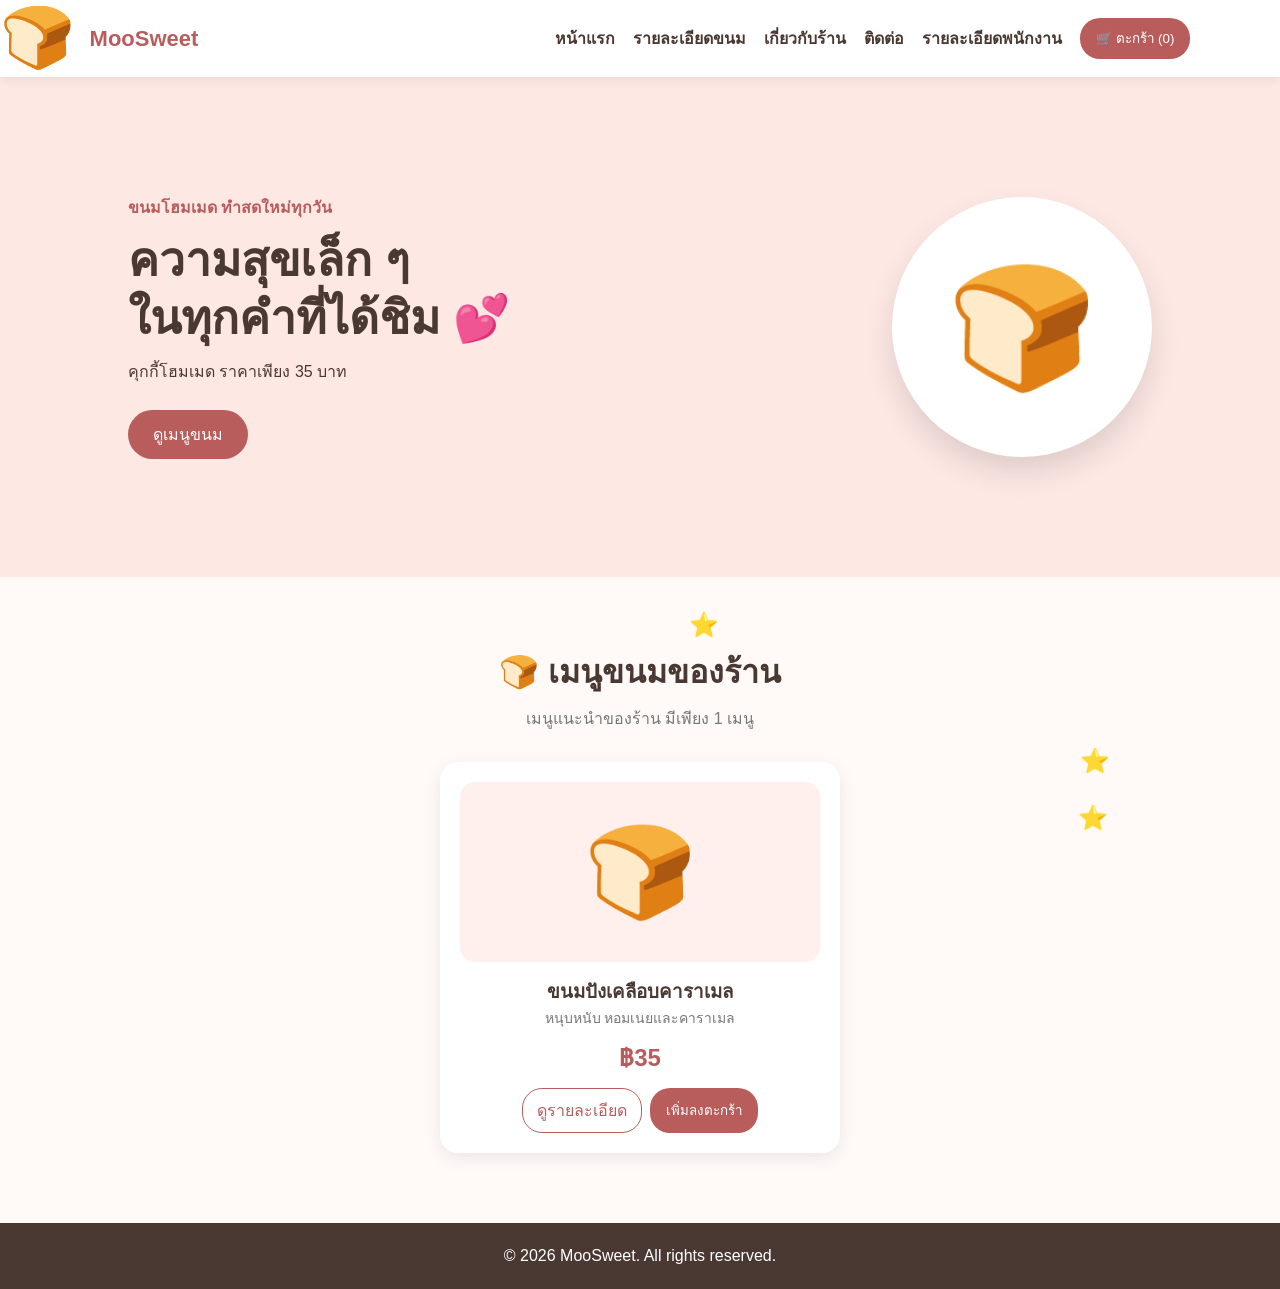
==== index.html @ 2331154e "first" ====
<!DOCTYPE html>
<html lang="th">
<head>
<meta charset="UTF-8">
<meta name="viewport" content="width=device-width, initial-scale=1.0">
<title>MooSweet</title>
<link rel="stylesheet" href="style.css">
</head>
<body>
<body>

<header>
    <nav class="navbar">
    <h1>MooSweet</h1>
    <div class="menu">
    <a href="index.html">หน้าแรก</a>
    <a href="detail.html">รายละเอียดขนม</a>
    <a href="about.html">เกี่ยวกับร้าน</a>
    <a href="contact.html">ติดต่อ</a>
    <a href="employees.html">รายละเอียดพนักงาน</a>
    <button onclick="showCart()">🛒 ตะกร้า (<span id="cartCount">0</span>)</button>
    </div>
    </nav>
</header>

<section class="hero">
<div>
<p class="tag">ขนมโฮมเมด ทำสดใหม่ทุกวัน</p>
<h2>ความสุขเล็ก ๆ<br>ในทุกคำที่ได้ชิม 💕</h2>
<p>คุกกี้โฮมเมด ราคาเพียง 35 บาท</p>
<a class="main-btn" href="#products">ดูเมนูขนม</a>
</div>
<div class="hero-cake">🍞</div>
</section>

<section id="products" class="section">
<h2>🍞 เมนูขนมของร้าน</h2>
<p class="section-text">เมนูแนะนำของร้าน มีเพียง 1 เมนู</p>
<div class="product-grid">
<div class="product-card">
<div class="product-img">🍞</div>
<h3>ขนมปังเคลือบคาราเมล</h3>
<p>หนุบหนับ หอมเนยและคาราเมล</p>
<strong>฿35</strong>
<div class="card-buttons">
<a class="detail-btn" href="detail.html">ดูรายละเอียด</a>
<button onclick="addToCart('ขนมปังเคลือบคาราเมล',35)">เพิ่มลงตะกร้า</button>
</div>
</div>
</div>
</section>
   <footer><p>© 2026  MooSweet. All rights reserved.</p></footer>
</section>
<div id="cartBox" class="cart-box">
<button class="close" onclick="closeCart()">✕</button>
<h2>🛒 ตะกร้าของฉัน</h2>
<div id="cartItems">ยังไม่มีสินค้า</div>
<h3>รวม: ฿<span id="cartTotal">0</span></h3>
<button onclick="checkout()">ยืนยันการสั่งซื้อ</button>
</div>
<script src="script.js"></script>
</body>
</html>
<div class="stars-container"></div>
<div class="bread-icon">🍞</div>
---- style.css ----
* {
  box-sizing: border-box;
  margin: 0;
  padding: 0;
  scroll-behavior: smooth
}

body {
  font-family: Arial, Tahoma, sans-serif;
  background: #fffaf7;
  color: #4a3832;
  line-height: 1.6;
  position: relative;
  z-index: 1
}


.navbar {
  background: #fff;
  display: flex;
  justify-content: space-between;
  align-items: center;
  padding: 18px 7%;
  box-shadow: 0 2px 10px #00000014;
  position: sticky;
  top: 0;
  z-index: 100
}

.navbar h1 {
  color: #b85c5c;
  font-size: 22px
}

.menu {
  display: flex;
  align-items: center;
  gap: 18px
}

.menu a {
  color: #4a3832;
  text-decoration: none;
  font-weight: bold
}

.menu a:hover {
  color: #b85c5c
}

.menu button,
.product-card button,
.contact button,
.cart-box>button:last-child,
.detail-buttons button {
  border: 0;
  background: #b85c5c;
  color: #fff;
  padding: 10px 16px;
  border-radius: 20px;
  cursor: pointer
}


.hero {
  min-height: 500px;
  display: flex;
  justify-content: space-between;
  align-items: center;
  padding: 70px 10%;
  background: #fde8e4;
  position: relative;
  z-index: 90
}

.hero h2 {
  font-size: 46px;
  line-height: 1.25;
  margin: 12px 0
}

.tag {
  color: #b85c5c;
  font-weight: bold
}

.hero-cake,
.detail-image {
  width: 260px;
  height: 260px;
  border-radius: 50%;
  background: #fff;
  display: flex;
  justify-content: center;
  align-items: center;
  font-size: 120px;
  box-shadow: 0 15px 30px #0000001f
}

.main-btn {
  display: inline-block;
  margin-top: 25px;
  padding: 12px 25px;
  background: #b85c5c;
  color: #fff;
  text-decoration: none;
  border-radius: 25px
}


.section {
  padding: 70px 8%;
  text-align: center;
  position: relative;
  z-index: 80
}

.section h2 {
  font-size: 32px;
  margin-bottom: 8px
}

.section-text {
  margin-bottom: 30px;
  color: #777
}


.product-grid {
  display: grid;
  grid-template-columns: 1fr;
  max-width: 400px;
  margin: auto
}

.product-card {
  background: #fff;
  padding: 20px;
  border-radius: 18px;
  box-shadow: 0 5px 18px #00000014
}

.product-img {
  height: 180px;
  border-radius: 15px;
  background: #fff0ed;
  display: flex;
  justify-content: center;
  align-items: center;
  font-size: 90px;
  margin-bottom: 15px
}

.product-card p {
  color: #777;
  font-size: 14px
}

.product-card strong {
  display: block;
  color: #b85c5c;
  font-size: 24px;
  margin: 10px
}

.card-buttons {
  display: flex;
  justify-content: center;
  gap: 8px;
  flex-wrap: wrap
}

.detail-btn {
  color: #b85c5c;
  border: 1px solid #b85c5c;
  padding: 9px 14px;
  border-radius: 20px;
  text-decoration: none
}


.about {
  background: #fff0ed
}

.about p {
  max-width: 700px;
  margin: auto
}


.contact form {
  max-width: 500px;
  margin: 20px auto 0;
  display: flex;
  flex-direction: column;
  gap: 12px
}

.contact input,
.contact textarea {
  padding: 13px;
  border: 1px solid #ddd;
  border-radius: 10px;
  font-size: 15px
}

.contact textarea {
  height: 120px;
  resize: vertical
}

.contact button {
  border-radius: 10px;
  font-size: 16px
}


.detail-page {
  min-height: 650px;
  display: flex;
  justify-content: center;
  align-items: center;
  gap: 80px;
  padding: 80px 10%;
  position: relative;
  z-index: 85
}

.detail-image {
  width: 360px;
  height: 360px;
  font-size: 160px;
  flex-shrink: 0
}

.detail-info {
  max-width: 550px
}

.detail-info h2 {
  font-size: 42px;
  margin: 10px 0
}

.price {
  color: #b85c5c;
  font-size: 32px;
  font-weight: bold;
  margin-bottom: 20px
}

.detail-info h3 {
  margin-top: 25px
}

.detail-info ul {
  margin: 10px 0 20px 25px
}

.detail-buttons {
  display: flex;
  align-items: center;
  gap: 15px;
  flex-wrap: wrap
}

.detail-buttons a {
  color: #b85c5c;
  text-decoration: none
}


footer {
  background: #4a3832;
  color: #fff;
  text-align: center;
  padding: 20px;
  position: relative;
  z-index: 70
}


.cart-box {
  display: none;
  position: fixed;
  right: 20px;
  top: 90px;
  width: 340px;
  max-width: calc(100% - 40px);
  background: #fff;
  padding: 25px;
  border-radius: 18px;
  box-shadow: 0 10px 35px #0003;
  z-index: 200
}

.cart-box .close {
  float: right;
  border: 0;
  background: none;
  font-size: 20px;
  cursor: pointer
}

.cart-item {
  padding: 10px 0;
  border-bottom: 1px solid #eee
}


@media(max-width:800px) {
  .navbar {
    flex-direction: column;
    gap: 12px
  }

  .menu {
    flex-wrap: wrap;
    justify-content: center
  }

  .hero,
  .detail-page {
    flex-direction: column;
    text-align: center;
    gap: 40px
  }

  .hero h2,
  .detail-info h2 {
    font-size: 34px
  }

  .detail-image {
    width: 260px;
    height: 260px;
    font-size: 110px
  }
}


.card-buttons button:hover,
.detail-buttons button:hover {
  transform: scale(1.1);
  transition: transform 0.2s ease;
}


@keyframes breadSwing {
  0% {
    transform: rotate(0deg);
  }

  25% {
    transform: rotate(5deg);
  }

  50% {
    transform: rotate(0deg);
  }

  75% {
    transform: rotate(-5deg);
  }

  100% {
    transform: rotate(0deg);
  }
}

.bread-icon {
  position: absolute;
  top: -10px;
  left: 0px;
  font-size: 60px;
  animation: breadSwing 2s infinite ease-in-out;
  transform-origin: center bottom;
  will-change: transform;
  z-index: 110;
}


.stars-container {
  position: fixed;
  top: 0;
  left: 0;
  width: 100%;
  height: 100%;
  pointer-events: none;
  z-index: 0;
}

.star {
  position: absolute;
  font-size: 24px;
  animation: twinkle 1s infinite;
  z-index: 0;
}

@keyframes twinkle {

  0%,
  100% {
    opacity: 0.1;
    transform: scale(0.8);
  }

  50% {
    opacity: 1;
    transform: scale(1.1);
  }
}

.profile,
.section {
    animation: fadeIn 2s ease-in-out;
}

@keyframes fadeIn {
    from {
        opacity: 0;
        transform: translateY(15px);
    }

    to {
        opacity: 1;
        transform: translateY(0);
    }
}

/*EMPLOYEES PAGE*/

.employees-section {
    min-height: 100vh;

    padding: 60px 30px;

    text-align: center;

    background: #fffaf7;
}

.employees-section h2 {
    font-size: 36px;

    margin-bottom: 10px;
}

.employees-intro {
    margin-bottom: 50px;

    color: #666;

    font-size: 17px;
}


/*GRID*/

.employees-grid {

    max-width: 1100px;

    margin: auto;

    display: grid;

    grid-template-columns:
        repeat(3, 1fr);

    gap: 60px 30px;
}


/* =================================
   CARD
================================= */

.employee-card {

    text-align: center;

    transition:
        transform 0.3s ease;
}


/*รูปวงกลม*/

.employee-card > img {

    width: 190px;

    height: 190px;

    object-fit: cover;

    border-radius: 50%;

    border: 6px solid white;

    box-shadow:
        0 5px 18px
        rgba(0, 0, 0, 0.18);

    transition:
        transform 0.35s ease,
        box-shadow 0.35s ease;
}


/* Hover รูป */

.employee-card:hover > img {

    transform:
        scale(1.08);

    box-shadow:
        0 10px 25px
        rgba(0, 0, 0, 0.25);
}


/*กล่องข้อมูล*/

.employee-info {

    max-width: 330px;

    margin: 20px auto 0;

    padding: 20px;

    background: white;

    border-radius: 15px;

    box-shadow:
        0 4px 15px
        rgba(0, 0, 0, 0.08);

    transition:
        transform 0.3s ease;
}


/* Hover กล่อง */

.employee-card:hover
.employee-info {

    transform:
        translateY(-5px);
}


/*ICON*/

.employee-icon {
    width: 60px;
    height: 60px;

    margin: 0 auto 10px;

    border-radius: 50%;

    overflow: hidden;

    border: 3px solid #d49a50;

    background: white;
}

.employee-icon img {
    width: 100%;
    height: 100%;

    object-fit: cover;
}


/*ชื่อ*/

.employee-info h3 {

    margin: 5px 0 10px;

    font-size: 21px;

    color: #333;
}


/*เส้น */

.employee-line {

    width: 70px;

    height: 3px;

    margin: 0 auto 15px;

    background: #d49a50;

    border-radius: 10px;
}


/*ข้อมูล */

.employee-info p {

    margin: 7px 0;

    line-height: 1.7;

    font-size: 15px;

    color: #555;
}


/*จัด P4 + P5 */

.employee-card:nth-child(4) {

    grid-column: 1;
}

.employee-card:nth-child(5) {

    grid-column: 2;
}


/* TABLET */

@media (max-width: 900px) {

    .employees-grid {

        grid-template-columns:
            repeat(2, 1fr);

        gap: 45px 20px;
    }


    .employee-card:nth-child(4),
    .employee-card:nth-child(5) {

        grid-column: auto;
    }

}


/*MOBILE */

@media (max-width: 600px) {

    .employees-section {

        padding: 40px 15px;
    }


    .employees-section h2 {

        font-size: 29px;
    }


    .employees-grid {

        grid-template-columns: 1fr;

        gap: 40px;
    }


    .employee-card:nth-child(4),
    .employee-card:nth-child(5) {

        grid-column: auto;
    }


    .employee-card > img {

        width: 170px;

        height: 170px;
    }


    .employee-info {

        max-width: 320px;
    }

}
/* เมาส์ ไอคอน*/
.mouse-tilt {
    transition: transform 0.15s ease-out;
    transform-style: preserve-3d;
}
/* เมาส์ เพจ*/
#page {
    transition: transform 0.15s ease-out;
    transform-style: preserve-3d;
    transform-origin: center center;
}
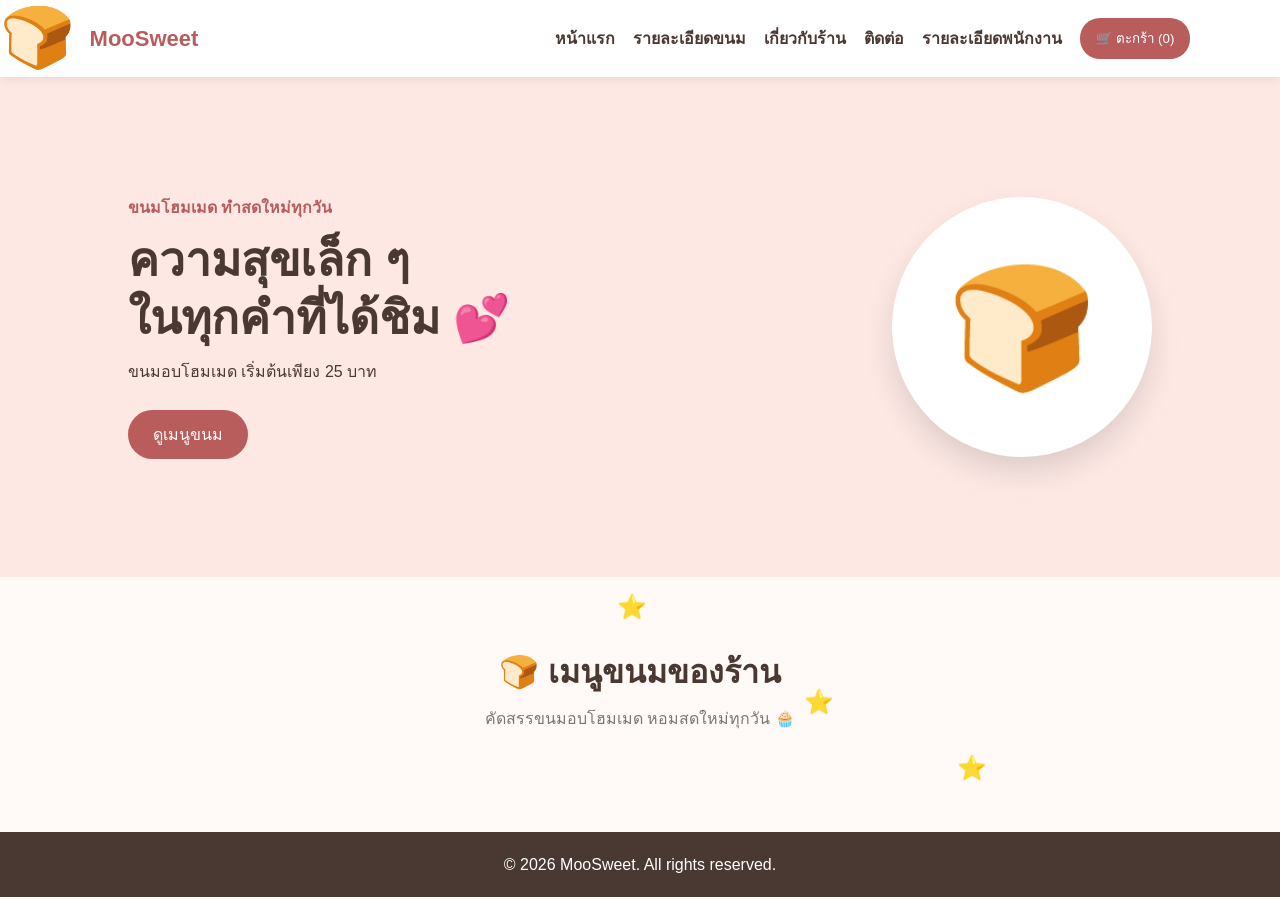
==== commit be2dfd7c: "Update index.html" ====
--- a/index.html
+++ b/index.html
@@ -7,59 +7,50 @@
 <link rel="stylesheet" href="style.css">
 </head>
 <body>
-<body>
 
 <header>
-    <nav class="navbar">
+  <nav class="navbar">
     <h1>MooSweet</h1>
     <div class="menu">
-    <a href="index.html">หน้าแรก</a>
-    <a href="detail.html">รายละเอียดขนม</a>
-    <a href="about.html">เกี่ยวกับร้าน</a>
-    <a href="contact.html">ติดต่อ</a>
-    <a href="employees.html">รายละเอียดพนักงาน</a>
-    <button onclick="showCart()">🛒 ตะกร้า (<span id="cartCount">0</span>)</button>
+      <a href="index.html">หน้าแรก</a>
+      <a href="detail.html">รายละเอียดขนม</a>
+      <a href="about.html">เกี่ยวกับร้าน</a>
+      <a href="contact.html">ติดต่อ</a>
+      <a href="employees.html">รายละเอียดพนักงาน</a>
+      <button onclick="showCart()">🛒 ตะกร้า (<span id="cartCount">0</span>)</button>
     </div>
-    </nav>
+  </nav>
 </header>
 
 <section class="hero">
-<div>
-<p class="tag">ขนมโฮมเมด ทำสดใหม่ทุกวัน</p>
-<h2>ความสุขเล็ก ๆ<br>ในทุกคำที่ได้ชิม 💕</h2>
-<p>คุกกี้โฮมเมด ราคาเพียง 35 บาท</p>
-<a class="main-btn" href="#products">ดูเมนูขนม</a>
-</div>
-<div class="hero-cake">🍞</div>
+  <div>
+    <p class="tag">ขนมโฮมเมด ทำสดใหม่ทุกวัน</p>
+    <h2>ความสุขเล็ก ๆ<br>ในทุกคำที่ได้ชิม 💕</h2>
+    <p>ขนมอบโฮมเมด เริ่มต้นเพียง 25 บาท</p>
+    <a class="main-btn" href="#products">ดูเมนูขนม</a>
+  </div>
+  <div class="hero-cake">🍞</div>
 </section>
 
 <section id="products" class="section">
-<h2>🍞 เมนูขนมของร้าน</h2>
-<p class="section-text">เมนูแนะนำของร้าน มีเพียง 1 เมนู</p>
-<div class="product-grid">
-<div class="product-card">
-<div class="product-img">🍞</div>
-<h3>ขนมปังเคลือบคาราเมล</h3>
-<p>หนุบหนับ หอมเนยและคาราเมล</p>
-<strong>฿35</strong>
-<div class="card-buttons">
-<a class="detail-btn" href="detail.html">ดูรายละเอียด</a>
-<button onclick="addToCart('ขนมปังเคลือบคาราเมล',35)">เพิ่มลงตะกร้า</button>
+  <h2>🍞 เมนูขนมของร้าน</h2>
+  <p class="section-text">คัดสรรขนมอบโฮมเมด หอมสดใหม่ทุกวัน 🧁</p>
+  <div class="product-grid" id="productGrid"></div>
+</section>
+
+<footer><p>© 2026 MooSweet. All rights reserved.</p></footer>
+
+<div id="cartBox" class="cart-box">
+  <button class="close" onclick="closeCart()">✕</button>
+  <h2>🛒 ตะกร้าของฉัน</h2>
+  <div id="cartItems">ยังไม่มีสินค้า</div>
+  <h3>รวม: ฿<span id="cartTotal">0</span></h3>
+  <button onclick="checkout()">ยืนยันการสั่งซื้อ</button>
 </div>
-</div>
-</div>
-</section>
-   <footer><p>© 2026  MooSweet. All rights reserved.</p></footer>
-</section>
-<div id="cartBox" class="cart-box">
-<button class="close" onclick="closeCart()">✕</button>
-<h2>🛒 ตะกร้าของฉัน</h2>
-<div id="cartItems">ยังไม่มีสินค้า</div>
-<h3>รวม: ฿<span id="cartTotal">0</span></h3>
-<button onclick="checkout()">ยืนยันการสั่งซื้อ</button>
-</div>
+
+<div class="stars-container"></div>
+<div class="bread-icon">🍞</div>
+
 <script src="script.js"></script>
 </body>
 </html>
-<div class="stars-container"></div>
-<div class="bread-icon">🍞</div>
